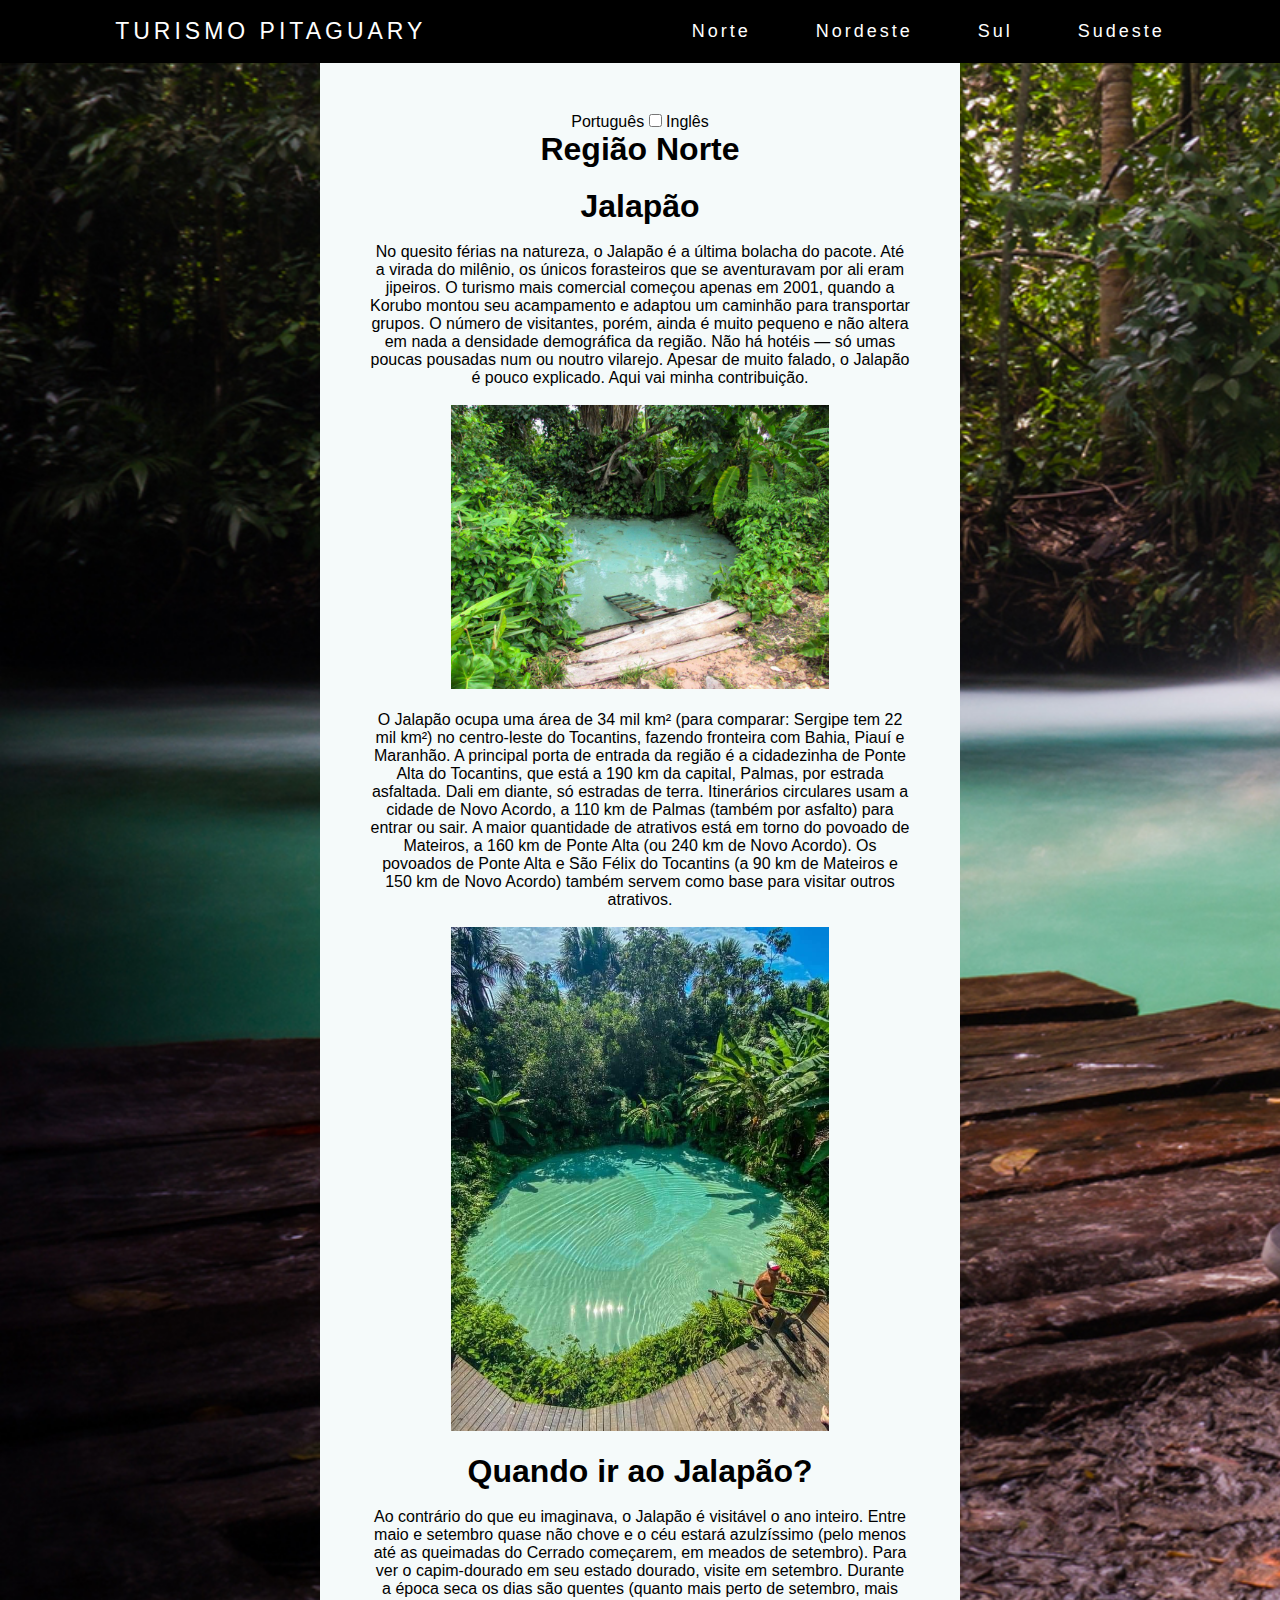
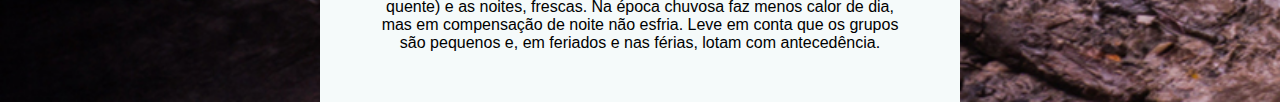
==== index.html @ a29d431b "Add files via upload" ====
<!DOCTYPE html>
<html lang="pt-BR">
<head>
    <meta charset="UTF-8">
    <meta http-equiv="X-UA-Compatible" content="IE=edge">
    <meta name="viewport" content="width=
    , initial-scale=1.0">
    <title>Turismo</title>
    <link rel="stylesheet" href="css/style.css">
</head>
<body>
    <header class="menu">
        <nav>
            <a href="#" class="logo">Turismo Pitaguary</a>
            <div class="menu-mobile">
                <div class="linha1"></div>
                <div class="linha2"></div>
                <div class="linha3"></div>
            </div>
            <ul class="lista">
                <li>
                    <a href="index.html">Norte</a>
                </li>
                <li>
                    <a href="#alo">Nordeste</a>
                </li>
                <li>
                    <a href="#alo">Sul</a>
                </li>
                <li>
                    <a href="#alo">Sudeste</a>
                </li>
            </ul>
          </nav>
    </header>
    <script src="js/myScript.js"></script>

    <div class="container">
        <span class="Br">Português</span>
        <input type="checkbox" class="check">
        <span class="En">Inglês</span>
        <br>
        <h1>Região Norte</h1>
        <div class="content contentPortugues">
            <h1>Jalapão</h1>
            <br>
            <p>
                No quesito férias na natureza, o Jalapão é a última bolacha do pacote. Até a virada do milênio, os únicos forasteiros que se aventuravam por ali eram jipeiros. O turismo mais comercial começou apenas em 2001, quando a Korubo montou seu acampamento e adaptou um caminhão para transportar grupos.
                O número de visitantes, porém, ainda é muito pequeno e não altera em nada a densidade demográfica da região. Não há hotéis — só umas poucas pousadas num ou noutro vilarejo. Apesar de muito falado, o Jalapão é pouco explicado. Aqui vai minha contribuição.
            </p>
            <br>
            <img src="/imagens/Jalapão localizado no estado de Tocantins_.jpeg" alt="" class="Imagens">
            <br>
            <br>
            <p>
                O Jalapão ocupa uma área de 34 mil km² (para comparar: Sergipe tem 22 mil km²) no centro-leste do Tocantins, fazendo fronteira com Bahia, Piauí e Maranhão. A principal porta de entrada da região é a cidadezinha de Ponte Alta do Tocantins, que está a 190 km da capital, Palmas, por estrada asfaltada. Dali em diante, só estradas de terra. Itinerários circulares usam a cidade de Novo Acordo, a 110 km de Palmas (também por asfalto) para entrar ou sair. A maior quantidade de atrativos está em torno do povoado de Mateiros, a 160 km de Ponte Alta (ou 240 km de Novo Acordo). Os povoados de Ponte Alta e São Félix do Tocantins (a 90 km de Mateiros e 150 km de Novo Acordo) também servem como base para visitar outros atrativos.
            </p>
            <br>
            <img src="/imagens/Jalapão2.jpeg" alt="" class="Imagens">
            <br>
            <br>
            <h1>Quando ir ao Jalapão?</h1>
            <br>
            Ao contrário do que eu imaginava, o Jalapão é visitável o ano inteiro. Entre maio e setembro quase não chove e o céu estará azulzíssimo (pelo menos até as queimadas do Cerrado começarem, em meados de setembro). Para ver o capim-dourado em seu estado dourado, visite em setembro. Durante a época seca os dias são quentes (quanto mais perto de setembro, mais quente) e as noites, frescas.

Na época chuvosa faz menos calor de dia, mas em compensação de noite não esfria.

Leve em conta que os grupos são pequenos e, em feriados e nas férias, lotam com antecedência.


        </div>
        <div class="content contentIngles">
            <h1>Jalapão</h1>
            <br>
            <p>
                When it comes to vacations in nature, Jalapão is the last piece of cake. Until the turn of the millennium, the only outsiders who ventured there were jeep drivers. More commercial tourism only started in 2001, when Korubo set up its camp and adapted a truck to transport groups.
                The number of visitors, however, is still very small and does not change the demographic density of the region in any way. There are no hotels—just a few inns in one village or another. Despite being talked about a lot, Jalapão is little explained. Here's my contribution.
            </p>
            <br>
            <img src="/imagens/Jalapão localizado no estado de Tocantins_.jpeg" alt="" class="Imagens">
            <br>
            <br>
            <p>
                Jalapão occupies an area of ​​34,000 km² (to compare: Sergipe has 22,000 km²) in the center-east of Tocantins, bordering Bahia, Piauí and Maranhão. The main gateway to the region is the small town of Ponte Alta do Tocantins, which is 190 km from the capital, Palmas, by paved road. From then on, only dirt roads. Circular routes use the city of Novo accord, 110 km from Palmas (also by asphalt) to enter or leave. The greatest amount of attractions is around the village of Mateiros, 160 km from Ponte Alta (or 240 km from Novo accord). The towns of Ponte Alta and São Félix do Tocantins (90 km from Mateiros and 150 km from Novo accord) also serve as a base for visiting other attractions.
            </p>
            <br>
            <img src="/imagens/Jalapão2.jpeg" alt="" class="Imagens">
            <br>
            <br>
            <h1>When to go to Jalapão?</h1>
            <p>
                Contrary to what I imagined, Jalapão can be visited all year round. Between May and September it hardly rains and the sky will be blue (at least until the Cerrado fires start in mid-September). To see golden grass in its golden state, visit in September. During the dry season the days are hot (the closer to September, the hotter) and the nights are cool.

In the rainy season it is less hot during the day, but it does not get cold at night.

Keep in mind that the groups are small and, on holidays and vacations, they fill up in advance
            </p>
        </div>
    </div>
</body>
</html>
---- css/style.css ----
*{
    padding: 0;
    margin: 0;
    text-align: center;
    box-sizing: border-box;
    outline: none;
    font-family: 'Gill Sans', 'Gill Sans MT', Calibri, 'Trebuchet MS', sans-serif;
}

.logo{
    font-size: 23px;
    text-transform: uppercase;
    letter-spacing: 4px;

}


a{
    text-decoration: none ;
    transition: 0.3s;
    color: #ffff;
    padding: 15px;
    font-size: large;
}

a:hover{
    opacity: 0.8;
    background-color: rgb(255, 255, 255);
    color: blueviolet;
}

nav{
    display: flex;
    justify-content: space-around;
    align-items: center;
    background-color: black;
    height: 7vh;
}

.lista{
    list-style: none;
    display: flex;
}

.lista li{
    letter-spacing: 3px;
    margin-left: 35px;
}

.menu-mobile div{
    width: 32px;
    height: 2px;
    background-color: blueviolet;
    margin: 8px;
    transition: 0.3s;
}
.menu-mobile{
    display: none;
    cursor: pointer;
}

header{
    width: 100%;
}

@media (max-width:999px){
    
    body{
        overflow-x: hidden;
    }
    
    .lista{
        position: absolute;
        top: 7vh;
        right: 0;
        width: 30vw;
        height: 92vh;
        background-color: rgb(48, 46, 46);
        flex-direction: column;
        align-items: center;
        justify-content: space-around;
        transform: translateX(100%);
        transition: transform 0.3s ease-in;
    }
    .lista li{
        margin-left: 0;
        opacity: 0;
    }
    .menu-mobile{
        display: block;
    }
    .lista a{
        color: blueviolet;
        padding: 60px;
    }
}

.lista.active{
    transform: translateX(0);
}

@keyframes navLinkFade{
    from{
        opacity: 0;
        transform: translateX(50px);
    }
    to{
        opacity: 1;
        transform: translateX(0);
    }
}

.menu-mobile.active .linha1 {
    transform: rotate(-45deg) translate(-8px, 8px);
}
.menu-mobile.active .linha2 {
    opacity: 0;
}
.menu-mobile.active .linha3 {
    transform: rotate(45deg) translate(-5px, -7px);
}

body{
    background-image: url(/imagens/Cachoeira_do_Formiga_no_Jalapão.jpg);
    background-size: cover;
    background-repeat: no-repeat;
    display: flex;
    align-items: center;
    justify-content: center;
    flex-direction: column;
}

.container{
    background-color: rgb(245, 250, 250);
    width: 50%;
    height: 100%;
    padding: 50px;
}

.container .content{
    display: none;
    margin-top: 20px;
}

.container .content.contentPortugues{
    display: block;
}
.check:checked ~  .content.contentPortugues{
    display:none;
}

.check:checked ~ .content.contentIngles{
    display: block;
}  
.br{
    color: #333;
}

.in{
    color: #00a1ff;
}

/* imagens */

.Imagens{
    width: 70%;
}
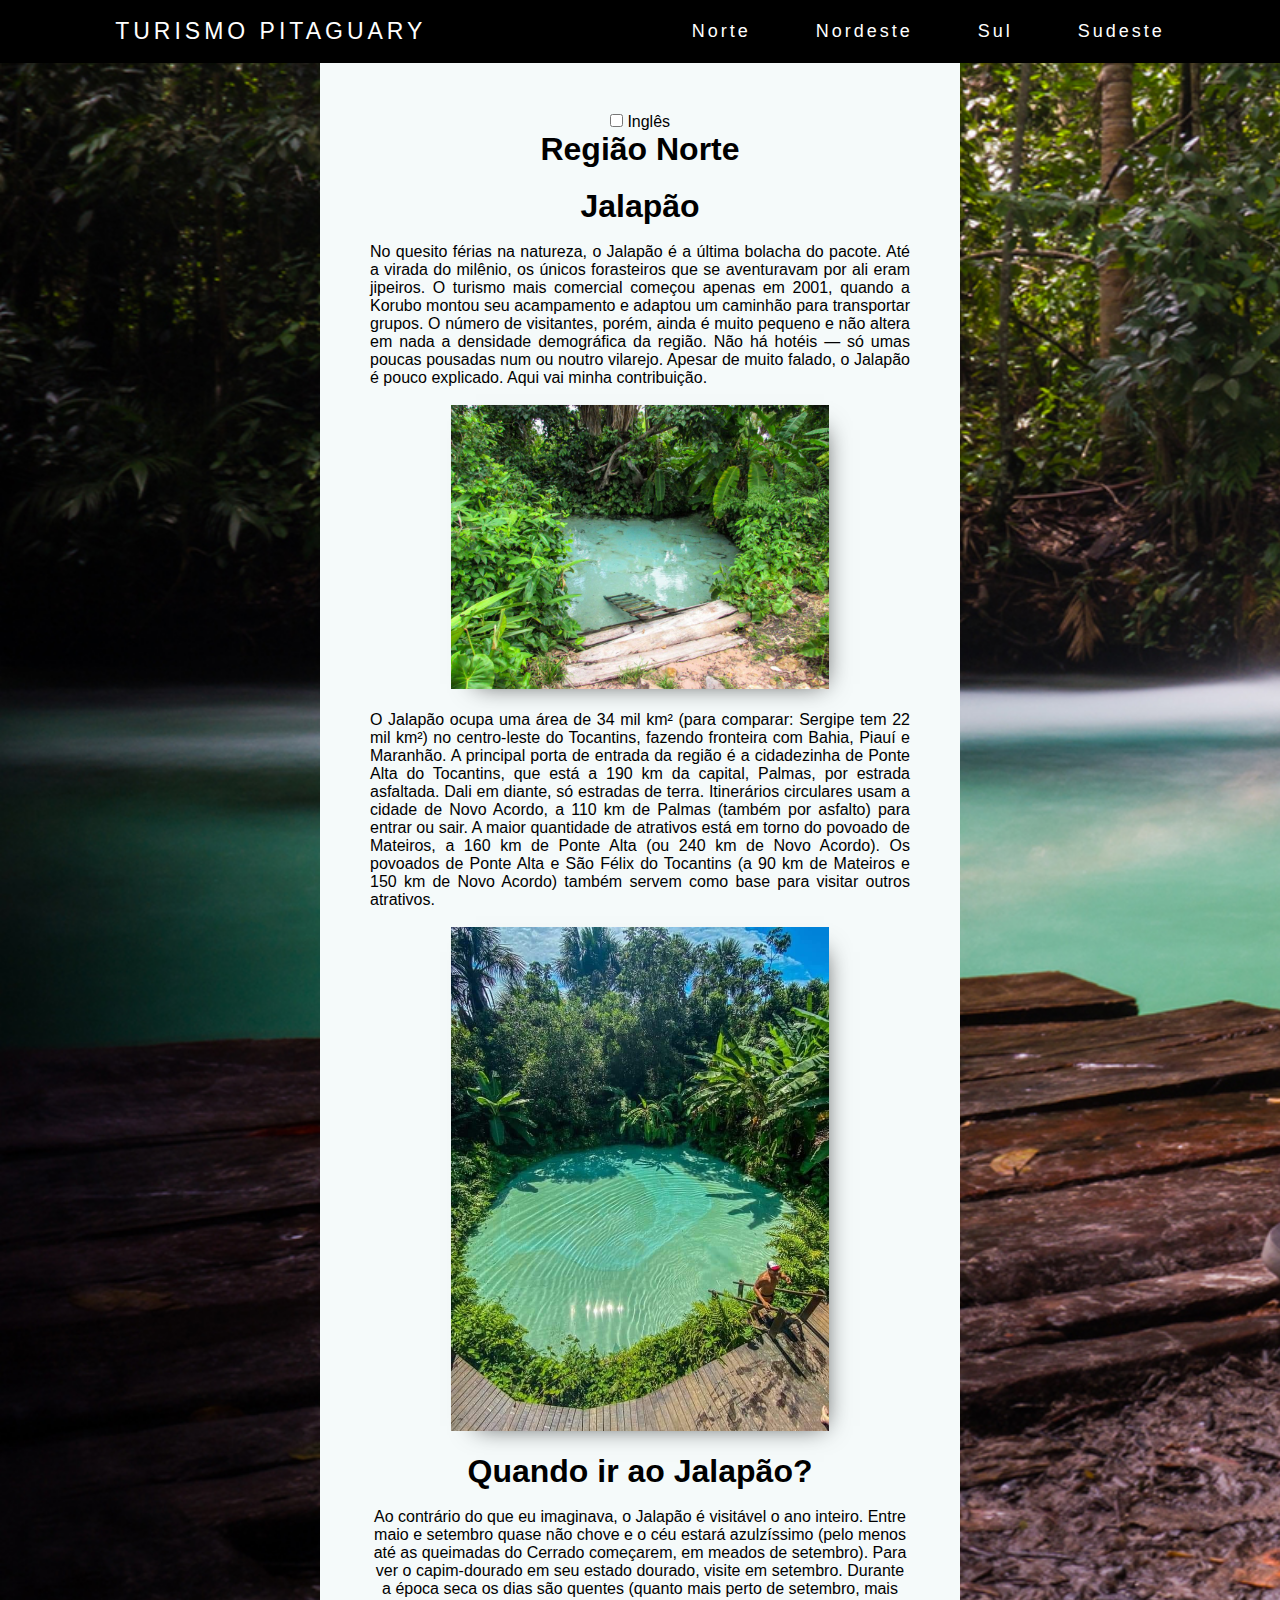
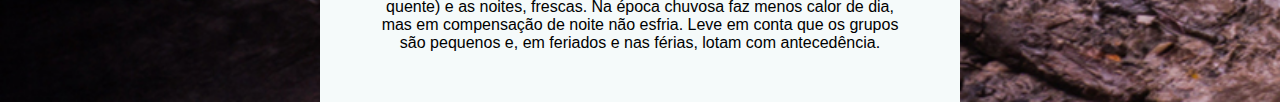
==== commit 24f31f24: "fixed" ====
--- a/index.html
+++ b/index.html
@@ -1,101 +1,100 @@
-<!DOCTYPE html>
-<html lang="pt-BR">
-<head>
-    <meta charset="UTF-8">
-    <meta http-equiv="X-UA-Compatible" content="IE=edge">
-    <meta name="viewport" content="width=
-    , initial-scale=1.0">
-    <title>Turismo</title>
-    <link rel="stylesheet" href="css/style.css">
-</head>
-<body>
-    <header class="menu">
-        <nav>
-            <a href="#" class="logo">Turismo Pitaguary</a>
-            <div class="menu-mobile">
-                <div class="linha1"></div>
-                <div class="linha2"></div>
-                <div class="linha3"></div>
-            </div>
-            <ul class="lista">
-                <li>
-                    <a href="index.html">Norte</a>
-                </li>
-                <li>
-                    <a href="#alo">Nordeste</a>
-                </li>
-                <li>
-                    <a href="#alo">Sul</a>
-                </li>
-                <li>
-                    <a href="#alo">Sudeste</a>
-                </li>
-            </ul>
-          </nav>
-    </header>
-    <script src="js/myScript.js"></script>
-
-    <div class="container">
-        <span class="Br">Português</span>
-        <input type="checkbox" class="check">
-        <span class="En">Inglês</span>
-        <br>
-        <h1>Região Norte</h1>
-        <div class="content contentPortugues">
-            <h1>Jalapão</h1>
-            <br>
-            <p>
-                No quesito férias na natureza, o Jalapão é a última bolacha do pacote. Até a virada do milênio, os únicos forasteiros que se aventuravam por ali eram jipeiros. O turismo mais comercial começou apenas em 2001, quando a Korubo montou seu acampamento e adaptou um caminhão para transportar grupos.
-                O número de visitantes, porém, ainda é muito pequeno e não altera em nada a densidade demográfica da região. Não há hotéis — só umas poucas pousadas num ou noutro vilarejo. Apesar de muito falado, o Jalapão é pouco explicado. Aqui vai minha contribuição.
-            </p>
-            <br>
-            <img src="/imagens/Jalapão localizado no estado de Tocantins_.jpeg" alt="" class="Imagens">
-            <br>
-            <br>
-            <p>
-                O Jalapão ocupa uma área de 34 mil km² (para comparar: Sergipe tem 22 mil km²) no centro-leste do Tocantins, fazendo fronteira com Bahia, Piauí e Maranhão. A principal porta de entrada da região é a cidadezinha de Ponte Alta do Tocantins, que está a 190 km da capital, Palmas, por estrada asfaltada. Dali em diante, só estradas de terra. Itinerários circulares usam a cidade de Novo Acordo, a 110 km de Palmas (também por asfalto) para entrar ou sair. A maior quantidade de atrativos está em torno do povoado de Mateiros, a 160 km de Ponte Alta (ou 240 km de Novo Acordo). Os povoados de Ponte Alta e São Félix do Tocantins (a 90 km de Mateiros e 150 km de Novo Acordo) também servem como base para visitar outros atrativos.
-            </p>
-            <br>
-            <img src="/imagens/Jalapão2.jpeg" alt="" class="Imagens">
-            <br>
-            <br>
-            <h1>Quando ir ao Jalapão?</h1>
-            <br>
-            Ao contrário do que eu imaginava, o Jalapão é visitável o ano inteiro. Entre maio e setembro quase não chove e o céu estará azulzíssimo (pelo menos até as queimadas do Cerrado começarem, em meados de setembro). Para ver o capim-dourado em seu estado dourado, visite em setembro. Durante a época seca os dias são quentes (quanto mais perto de setembro, mais quente) e as noites, frescas.
-
-Na época chuvosa faz menos calor de dia, mas em compensação de noite não esfria.
-
-Leve em conta que os grupos são pequenos e, em feriados e nas férias, lotam com antecedência.
-
-
-        </div>
-        <div class="content contentIngles">
-            <h1>Jalapão</h1>
-            <br>
-            <p>
-                When it comes to vacations in nature, Jalapão is the last piece of cake. Until the turn of the millennium, the only outsiders who ventured there were jeep drivers. More commercial tourism only started in 2001, when Korubo set up its camp and adapted a truck to transport groups.
-                The number of visitors, however, is still very small and does not change the demographic density of the region in any way. There are no hotels—just a few inns in one village or another. Despite being talked about a lot, Jalapão is little explained. Here's my contribution.
-            </p>
-            <br>
-            <img src="/imagens/Jalapão localizado no estado de Tocantins_.jpeg" alt="" class="Imagens">
-            <br>
-            <br>
-            <p>
-                Jalapão occupies an area of ​​34,000 km² (to compare: Sergipe has 22,000 km²) in the center-east of Tocantins, bordering Bahia, Piauí and Maranhão. The main gateway to the region is the small town of Ponte Alta do Tocantins, which is 190 km from the capital, Palmas, by paved road. From then on, only dirt roads. Circular routes use the city of Novo accord, 110 km from Palmas (also by asphalt) to enter or leave. The greatest amount of attractions is around the village of Mateiros, 160 km from Ponte Alta (or 240 km from Novo accord). The towns of Ponte Alta and São Félix do Tocantins (90 km from Mateiros and 150 km from Novo accord) also serve as a base for visiting other attractions.
-            </p>
-            <br>
-            <img src="/imagens/Jalapão2.jpeg" alt="" class="Imagens">
-            <br>
-            <br>
-            <h1>When to go to Jalapão?</h1>
-            <p>
-                Contrary to what I imagined, Jalapão can be visited all year round. Between May and September it hardly rains and the sky will be blue (at least until the Cerrado fires start in mid-September). To see golden grass in its golden state, visit in September. During the dry season the days are hot (the closer to September, the hotter) and the nights are cool.
-
-In the rainy season it is less hot during the day, but it does not get cold at night.
-
-Keep in mind that the groups are small and, on holidays and vacations, they fill up in advance
-            </p>
-        </div>
-    </div>
-</body>
+<!DOCTYPE html>
+<html lang="pt-BR">
+<head>
+    <meta charset="UTF-8">
+    <meta http-equiv="X-UA-Compatible" content="IE=edge">
+    <meta name="viewport" content="width=
+    , initial-scale=1.0">
+    <title>Turismo</title>
+    <link rel="stylesheet" href="css/style.css">
+</head>
+<body>
+    <header class="menu">
+        <nav>
+            <a href="#" class="logo">Turismo Pitaguary</a>
+            <div class="menu-mobile">
+                <div class="linha1"></div>
+                <div class="linha2"></div>
+                <div class="linha3"></div>
+            </div>
+            <ul class="lista">
+                <li>
+                    <a href="index.html">Norte</a>
+                </li>
+                <li>
+                    <a href="pags/nordeste.html">Nordeste</a>
+                </li>
+                <li>
+                    <a href="pags/sul.html">Sul</a>
+                </li>
+                <li>
+                    <a href="pags/sudeste.html">Sudeste</a>
+                </li>
+            </ul>
+          </nav>
+    </header>
+    <script src="js/myScript.js"></script>
+
+    <div class="container">
+        <input type="checkbox" class="check">
+        <span class="En">Inglês</span>
+        <br>
+        <h1>Região Norte</h1>
+        <div class="content contentPortugues">
+            <h1>Jalapão</h1>
+            <br>
+            <p>
+                No quesito férias na natureza, o Jalapão é a última bolacha do pacote. Até a virada do milênio, os únicos forasteiros que se aventuravam por ali eram jipeiros. O turismo mais comercial começou apenas em 2001, quando a Korubo montou seu acampamento e adaptou um caminhão para transportar grupos.
+                O número de visitantes, porém, ainda é muito pequeno e não altera em nada a densidade demográfica da região. Não há hotéis — só umas poucas pousadas num ou noutro vilarejo. Apesar de muito falado, o Jalapão é pouco explicado. Aqui vai minha contribuição.
+            </p>
+            <br>
+            <img src="/imagens/Jalapão localizado no estado de Tocantins_.jpeg" alt="" class="Imagens">
+            <br>
+            <br>
+            <p>
+                O Jalapão ocupa uma área de 34 mil km² (para comparar: Sergipe tem 22 mil km²) no centro-leste do Tocantins, fazendo fronteira com Bahia, Piauí e Maranhão. A principal porta de entrada da região é a cidadezinha de Ponte Alta do Tocantins, que está a 190 km da capital, Palmas, por estrada asfaltada. Dali em diante, só estradas de terra. Itinerários circulares usam a cidade de Novo Acordo, a 110 km de Palmas (também por asfalto) para entrar ou sair. A maior quantidade de atrativos está em torno do povoado de Mateiros, a 160 km de Ponte Alta (ou 240 km de Novo Acordo). Os povoados de Ponte Alta e São Félix do Tocantins (a 90 km de Mateiros e 150 km de Novo Acordo) também servem como base para visitar outros atrativos.
+            </p>
+            <br>
+            <img src="/imagens/Jalapão2.jpeg" alt="" class="Imagens">
+            <br>
+            <br>
+            <h1>Quando ir ao Jalapão?</h1>
+            <br>
+            Ao contrário do que eu imaginava, o Jalapão é visitável o ano inteiro. Entre maio e setembro quase não chove e o céu estará azulzíssimo (pelo menos até as queimadas do Cerrado começarem, em meados de setembro). Para ver o capim-dourado em seu estado dourado, visite em setembro. Durante a época seca os dias são quentes (quanto mais perto de setembro, mais quente) e as noites, frescas.
+
+Na época chuvosa faz menos calor de dia, mas em compensação de noite não esfria.
+
+Leve em conta que os grupos são pequenos e, em feriados e nas férias, lotam com antecedência.
+
+
+        </div>
+        <div class="content contentIngles">
+            <h1>Jalapão</h1>
+            <br>
+            <p>
+                When it comes to vacations in nature, Jalapão is the last piece of cake. Until the turn of the millennium, the only outsiders who ventured there were jeep drivers. More commercial tourism only started in 2001, when Korubo set up its camp and adapted a truck to transport groups.
+                The number of visitors, however, is still very small and does not change the demographic density of the region in any way. There are no hotels—just a few inns in one village or another. Despite being talked about a lot, Jalapão is little explained. Here's my contribution.
+            </p>
+            <br>
+            <img src="/imagens/Jalapão localizado no estado de Tocantins_.jpeg" alt="" class="Imagens">
+            <br>
+            <br>
+            <p>
+                Jalapão occupies an area of ​​34,000 km² (to compare: Sergipe has 22,000 km²) in the center-east of Tocantins, bordering Bahia, Piauí and Maranhão. The main gateway to the region is the small town of Ponte Alta do Tocantins, which is 190 km from the capital, Palmas, by paved road. From then on, only dirt roads. Circular routes use the city of Novo accord, 110 km from Palmas (also by asphalt) to enter or leave. The greatest amount of attractions is around the village of Mateiros, 160 km from Ponte Alta (or 240 km from Novo accord). The towns of Ponte Alta and São Félix do Tocantins (90 km from Mateiros and 150 km from Novo accord) also serve as a base for visiting other attractions.
+            </p>
+            <br>
+            <img src="/imagens/Jalapão2.jpeg" alt="" class="Imagens">
+            <br>
+            <br>
+            <h1>When to go to Jalapão?</h1>
+            <p>
+                Contrary to what I imagined, Jalapão can be visited all year round. Between May and September it hardly rains and the sky will be blue (at least until the Cerrado fires start in mid-September). To see golden grass in its golden state, visit in September. During the dry season the days are hot (the closer to September, the hotter) and the nights are cool.
+
+In the rainy season it is less hot during the day, but it does not get cold at night.
+
+Keep in mind that the groups are small and, on holidays and vacations, they fill up in advance
+            </p>
+        </div>
+    </div>
+</body>
 </html>--- a/css/style.css
+++ b/css/style.css
@@ -1,167 +1,173 @@
-*{
-    padding: 0;
-    margin: 0;
-    text-align: center;
-    box-sizing: border-box;
-    outline: none;
-    font-family: 'Gill Sans', 'Gill Sans MT', Calibri, 'Trebuchet MS', sans-serif;
-}
-
-.logo{
-    font-size: 23px;
-    text-transform: uppercase;
-    letter-spacing: 4px;
-
-}
-
-
-a{
-    text-decoration: none ;
-    transition: 0.3s;
-    color: #ffff;
-    padding: 15px;
-    font-size: large;
-}
-
-a:hover{
-    opacity: 0.8;
-    background-color: rgb(255, 255, 255);
-    color: blueviolet;
-}
-
-nav{
-    display: flex;
-    justify-content: space-around;
-    align-items: center;
-    background-color: black;
-    height: 7vh;
-}
-
-.lista{
-    list-style: none;
-    display: flex;
-}
-
-.lista li{
-    letter-spacing: 3px;
-    margin-left: 35px;
-}
-
-.menu-mobile div{
-    width: 32px;
-    height: 2px;
-    background-color: blueviolet;
-    margin: 8px;
-    transition: 0.3s;
-}
-.menu-mobile{
-    display: none;
-    cursor: pointer;
-}
-
-header{
-    width: 100%;
-}
-
-@media (max-width:999px){
-    
-    body{
-        overflow-x: hidden;
-    }
-    
-    .lista{
-        position: absolute;
-        top: 7vh;
-        right: 0;
-        width: 30vw;
-        height: 92vh;
-        background-color: rgb(48, 46, 46);
-        flex-direction: column;
-        align-items: center;
-        justify-content: space-around;
-        transform: translateX(100%);
-        transition: transform 0.3s ease-in;
-    }
-    .lista li{
-        margin-left: 0;
-        opacity: 0;
-    }
-    .menu-mobile{
-        display: block;
-    }
-    .lista a{
-        color: blueviolet;
-        padding: 60px;
-    }
-}
-
-.lista.active{
-    transform: translateX(0);
-}
-
-@keyframes navLinkFade{
-    from{
-        opacity: 0;
-        transform: translateX(50px);
-    }
-    to{
-        opacity: 1;
-        transform: translateX(0);
-    }
-}
-
-.menu-mobile.active .linha1 {
-    transform: rotate(-45deg) translate(-8px, 8px);
-}
-.menu-mobile.active .linha2 {
-    opacity: 0;
-}
-.menu-mobile.active .linha3 {
-    transform: rotate(45deg) translate(-5px, -7px);
-}
-
-body{
-    background-image: url(/imagens/Cachoeira_do_Formiga_no_Jalapão.jpg);
-    background-size: cover;
-    background-repeat: no-repeat;
-    display: flex;
-    align-items: center;
-    justify-content: center;
-    flex-direction: column;
-}
-
-.container{
-    background-color: rgb(245, 250, 250);
-    width: 50%;
-    height: 100%;
-    padding: 50px;
-}
-
-.container .content{
-    display: none;
-    margin-top: 20px;
-}
-
-.container .content.contentPortugues{
-    display: block;
-}
-.check:checked ~  .content.contentPortugues{
-    display:none;
-}
-
-.check:checked ~ .content.contentIngles{
-    display: block;
-}  
-.br{
-    color: #333;
-}
-
-.in{
-    color: #00a1ff;
-}
-
-/* imagens */
-
-.Imagens{
-    width: 70%;
+*{
+    padding: 0;
+    margin: 0;
+    text-align: center;
+    box-sizing: border-box;
+    outline: none;
+    font-family: 'Gill Sans', 'Gill Sans MT', Calibri, 'Trebuchet MS', sans-serif;
+}
+
+.logo{
+    font-size: 23px;
+    text-transform: uppercase;
+    letter-spacing: 4px;
+        
+}
+
+
+a{
+    text-decoration: none ;
+    transition: 0.3s;
+    color: #ffff;
+    padding: 15px;
+    font-size: large;
+}
+
+a:hover{
+    opacity: 0.8;
+    background-color: rgb(255, 255, 255);
+    color: blueviolet;
+}
+
+
+nav{
+    display: flex;
+    justify-content: space-around;
+    align-items: center;
+    background-color: black;
+    height: 7vh;
+}
+
+.lista{
+    list-style: none;
+    display: flex;
+}
+
+.lista li{
+    letter-spacing: 3px;
+    margin-left: 35px;
+}
+
+.menu-mobile div{
+    width: 32px;
+    height: 2px;
+    background-color: blueviolet;
+    margin: 8px;
+    transition: 0.3s;
+}
+.menu-mobile{
+    display: none;
+    cursor: pointer;
+}
+
+header{
+    width: 100%;
+}
+
+@media (max-width:999px){
+    
+    body{
+        overflow-x: hidden;
+    }
+    
+    .lista{
+        position: absolute;
+        top: 7vh;
+        right: 0;
+        width: 30vw;
+        height: 92vh;
+        background-color: rgb(48, 46, 46);
+        flex-direction: column;
+        align-items: center;
+        justify-content: space-around;
+        transform: translateX(100%);
+        transition: transform 0.3s ease-in;
+    }
+    .lista li{
+        margin-left: 0;
+        opacity: 0;
+    }
+    .menu-mobile{
+        display: block;
+    }
+    .lista a{
+        color: blueviolet;
+        padding: 60px;
+    }
+}
+
+.lista.active{
+    transform: translateX(0);
+}
+
+@keyframes navLinkFade{
+    from{
+        opacity: 0;
+        transform: translateX(50px);
+    }
+    to{
+        opacity: 1;
+        transform: translateX(0);
+    }
+}
+
+.menu-mobile.active .linha1 {
+    transform: rotate(-45deg) translate(-8px, 8px);
+}
+.menu-mobile.active .linha2 {
+    opacity: 0;
+}
+.menu-mobile.active .linha3 {
+    transform: rotate(45deg) translate(-5px, -7px);
+}
+
+body{
+    background-image: url(/imagens/Cachoeira_do_Formiga_no_Jalapão.jpg);
+    background-size: cover;
+    background-repeat: no-repeat;
+    display: flex;
+    align-items: center;
+    justify-content: center;
+    flex-direction: column;
+}
+
+.container{
+    background-color: rgb(245, 250, 250);
+    width: 50%;
+    height: 100%;
+    padding: 50px;
+}
+
+.container .content{
+    display: none;
+    margin-top: 20px;
+}
+
+.container .content.contentPortugues{
+    display: block;
+}
+.check:checked ~  .content.contentPortugues{
+    display:none;
+}
+
+.check:checked ~ .content.contentIngles{
+    display: block;
+}  
+.br{
+    color: #333;
+}
+
+.in{
+    color: #00a1ff;
+}
+
+/* imagens */
+
+.Imagens{
+    width: 70%;
+    box-shadow: 10px 10px 24px -15px rgba(0,0,0,0.75);
+}
+
+p{
+    text-align: justify;
 }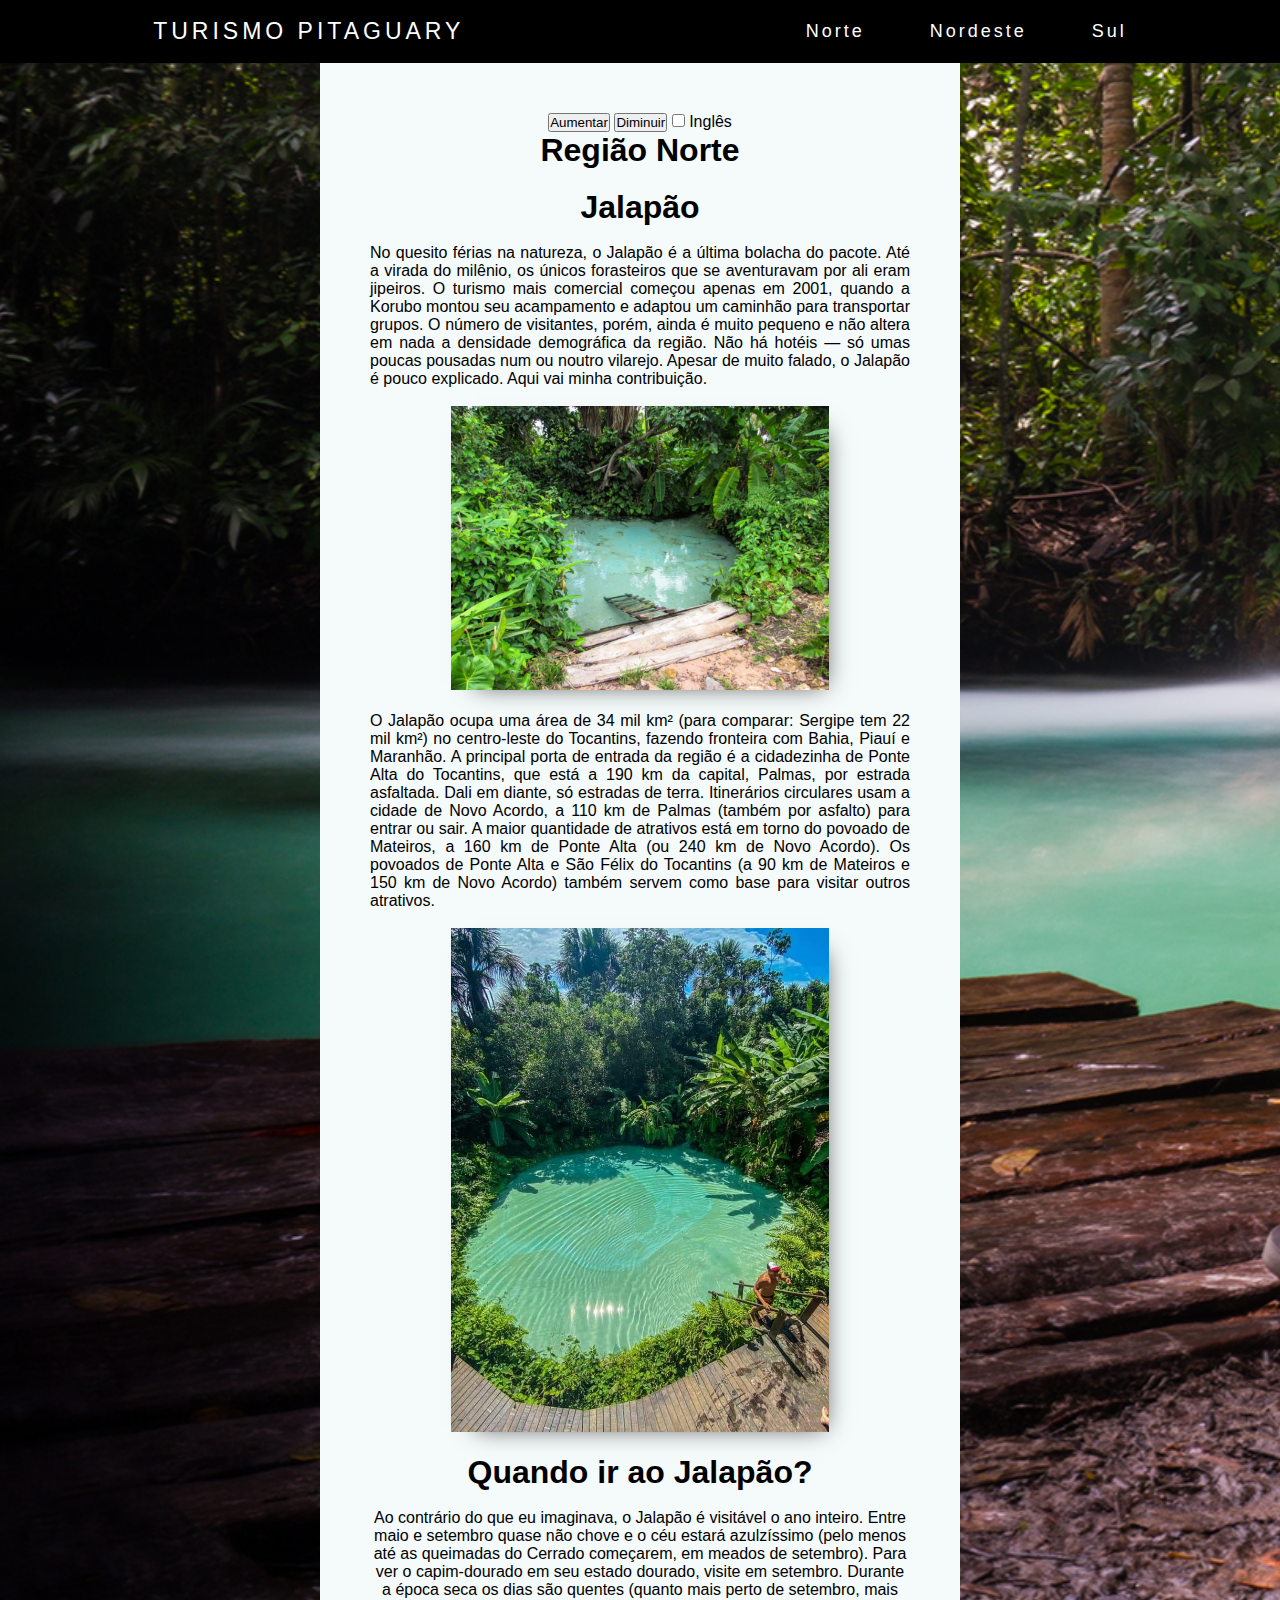
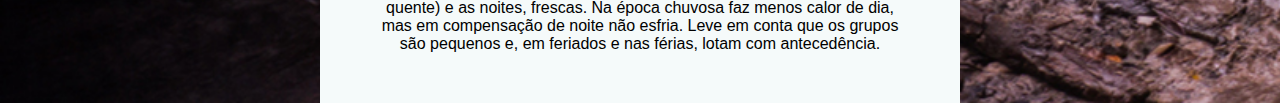
==== commit 58b2a684: "fixed" ====
--- a/index.html
+++ b/index.html
@@ -1,100 +1,100 @@
-<!DOCTYPE html>
-<html lang="pt-BR">
-<head>
-    <meta charset="UTF-8">
-    <meta http-equiv="X-UA-Compatible" content="IE=edge">
-    <meta name="viewport" content="width=
-    , initial-scale=1.0">
-    <title>Turismo</title>
-    <link rel="stylesheet" href="css/style.css">
-</head>
-<body>
-    <header class="menu">
-        <nav>
-            <a href="#" class="logo">Turismo Pitaguary</a>
-            <div class="menu-mobile">
-                <div class="linha1"></div>
-                <div class="linha2"></div>
-                <div class="linha3"></div>
-            </div>
-            <ul class="lista">
-                <li>
-                    <a href="index.html">Norte</a>
-                </li>
-                <li>
-                    <a href="pags/nordeste.html">Nordeste</a>
-                </li>
-                <li>
-                    <a href="pags/sul.html">Sul</a>
-                </li>
-                <li>
-                    <a href="pags/sudeste.html">Sudeste</a>
-                </li>
-            </ul>
-          </nav>
-    </header>
-    <script src="js/myScript.js"></script>
-
-    <div class="container">
-        <input type="checkbox" class="check">
-        <span class="En">Inglês</span>
-        <br>
-        <h1>Região Norte</h1>
-        <div class="content contentPortugues">
-            <h1>Jalapão</h1>
-            <br>
-            <p>
-                No quesito férias na natureza, o Jalapão é a última bolacha do pacote. Até a virada do milênio, os únicos forasteiros que se aventuravam por ali eram jipeiros. O turismo mais comercial começou apenas em 2001, quando a Korubo montou seu acampamento e adaptou um caminhão para transportar grupos.
-                O número de visitantes, porém, ainda é muito pequeno e não altera em nada a densidade demográfica da região. Não há hotéis — só umas poucas pousadas num ou noutro vilarejo. Apesar de muito falado, o Jalapão é pouco explicado. Aqui vai minha contribuição.
-            </p>
-            <br>
-            <img src="/imagens/Jalapão localizado no estado de Tocantins_.jpeg" alt="" class="Imagens">
-            <br>
-            <br>
-            <p>
-                O Jalapão ocupa uma área de 34 mil km² (para comparar: Sergipe tem 22 mil km²) no centro-leste do Tocantins, fazendo fronteira com Bahia, Piauí e Maranhão. A principal porta de entrada da região é a cidadezinha de Ponte Alta do Tocantins, que está a 190 km da capital, Palmas, por estrada asfaltada. Dali em diante, só estradas de terra. Itinerários circulares usam a cidade de Novo Acordo, a 110 km de Palmas (também por asfalto) para entrar ou sair. A maior quantidade de atrativos está em torno do povoado de Mateiros, a 160 km de Ponte Alta (ou 240 km de Novo Acordo). Os povoados de Ponte Alta e São Félix do Tocantins (a 90 km de Mateiros e 150 km de Novo Acordo) também servem como base para visitar outros atrativos.
-            </p>
-            <br>
-            <img src="/imagens/Jalapão2.jpeg" alt="" class="Imagens">
-            <br>
-            <br>
-            <h1>Quando ir ao Jalapão?</h1>
-            <br>
-            Ao contrário do que eu imaginava, o Jalapão é visitável o ano inteiro. Entre maio e setembro quase não chove e o céu estará azulzíssimo (pelo menos até as queimadas do Cerrado começarem, em meados de setembro). Para ver o capim-dourado em seu estado dourado, visite em setembro. Durante a época seca os dias são quentes (quanto mais perto de setembro, mais quente) e as noites, frescas.
-
-Na época chuvosa faz menos calor de dia, mas em compensação de noite não esfria.
-
-Leve em conta que os grupos são pequenos e, em feriados e nas férias, lotam com antecedência.
-
-
-        </div>
-        <div class="content contentIngles">
-            <h1>Jalapão</h1>
-            <br>
-            <p>
-                When it comes to vacations in nature, Jalapão is the last piece of cake. Until the turn of the millennium, the only outsiders who ventured there were jeep drivers. More commercial tourism only started in 2001, when Korubo set up its camp and adapted a truck to transport groups.
-                The number of visitors, however, is still very small and does not change the demographic density of the region in any way. There are no hotels—just a few inns in one village or another. Despite being talked about a lot, Jalapão is little explained. Here's my contribution.
-            </p>
-            <br>
-            <img src="/imagens/Jalapão localizado no estado de Tocantins_.jpeg" alt="" class="Imagens">
-            <br>
-            <br>
-            <p>
-                Jalapão occupies an area of ​​34,000 km² (to compare: Sergipe has 22,000 km²) in the center-east of Tocantins, bordering Bahia, Piauí and Maranhão. The main gateway to the region is the small town of Ponte Alta do Tocantins, which is 190 km from the capital, Palmas, by paved road. From then on, only dirt roads. Circular routes use the city of Novo accord, 110 km from Palmas (also by asphalt) to enter or leave. The greatest amount of attractions is around the village of Mateiros, 160 km from Ponte Alta (or 240 km from Novo accord). The towns of Ponte Alta and São Félix do Tocantins (90 km from Mateiros and 150 km from Novo accord) also serve as a base for visiting other attractions.
-            </p>
-            <br>
-            <img src="/imagens/Jalapão2.jpeg" alt="" class="Imagens">
-            <br>
-            <br>
-            <h1>When to go to Jalapão?</h1>
-            <p>
-                Contrary to what I imagined, Jalapão can be visited all year round. Between May and September it hardly rains and the sky will be blue (at least until the Cerrado fires start in mid-September). To see golden grass in its golden state, visit in September. During the dry season the days are hot (the closer to September, the hotter) and the nights are cool.
-
-In the rainy season it is less hot during the day, but it does not get cold at night.
-
-Keep in mind that the groups are small and, on holidays and vacations, they fill up in advance
-            </p>
-        </div>
-    </div>
-</body>
+<!DOCTYPE html>
+<html lang="pt-BR">
+<head>
+    <meta charset="UTF-8">
+    <meta http-equiv="X-UA-Compatible" content="IE=edge">
+    <meta name="viewport" content="width=
+    , initial-scale=1.0">
+    <title>Turismo</title>
+    <link rel="stylesheet" href="css/style.css">
+</head>
+<body>
+    <header class="menu">
+        <nav>
+            <a href="#" class="logo">Turismo Pitaguary</a>
+            <div class="menu-mobile">
+                <div class="linha1"></div>
+                <div class="linha2"></div>
+                <div class="linha3"></div>
+            </div>
+            <ul class="lista">
+                <li>
+                    <a href="index.html">Norte</a>
+                </li>
+                <li>
+                    <a href="pags/nordeste.html">Nordeste</a>
+                </li>
+                <li>
+                    <a href="pags/sul.html">Sul</a>
+                </li>
+            </ul>
+          </nav>
+    </header>
+    <script src="js/myScript.js"></script>
+
+    <div class="container">
+        <button onclick="increaseText()">Aumentar</button>
+        <button onclick="decreaseText()">Diminuir</button>
+        <input type="checkbox" class="check">
+        <span class="En">Inglês</span>
+        <br>
+        <h1>Região Norte</h1>
+        <div class="content contentPortugues">
+            <h1>Jalapão</h1>
+            <br>
+            <p id="text">
+                No quesito férias na natureza, o Jalapão é a última bolacha do pacote. Até a virada do milênio, os únicos forasteiros que se aventuravam por ali eram jipeiros. O turismo mais comercial começou apenas em 2001, quando a Korubo montou seu acampamento e adaptou um caminhão para transportar grupos.
+                O número de visitantes, porém, ainda é muito pequeno e não altera em nada a densidade demográfica da região. Não há hotéis — só umas poucas pousadas num ou noutro vilarejo. Apesar de muito falado, o Jalapão é pouco explicado. Aqui vai minha contribuição.
+            </p>
+            <br>
+            <img src="imagens/Jalapão localizado no estado de Tocantins_.jpeg" alt="" class="Imagens">
+            <br>
+            <br>
+            <p id="texto">
+                O Jalapão ocupa uma área de 34 mil km² (para comparar: Sergipe tem 22 mil km²) no centro-leste do Tocantins, fazendo fronteira com Bahia, Piauí e Maranhão. A principal porta de entrada da região é a cidadezinha de Ponte Alta do Tocantins, que está a 190 km da capital, Palmas, por estrada asfaltada. Dali em diante, só estradas de terra. Itinerários circulares usam a cidade de Novo Acordo, a 110 km de Palmas (também por asfalto) para entrar ou sair. A maior quantidade de atrativos está em torno do povoado de Mateiros, a 160 km de Ponte Alta (ou 240 km de Novo Acordo). Os povoados de Ponte Alta e São Félix do Tocantins (a 90 km de Mateiros e 150 km de Novo Acordo) também servem como base para visitar outros atrativos.
+            </p>
+            <br>
+            <img src="imagens/Jalapão2.jpeg" alt="" class="Imagens">
+            <br>
+            <br>
+            <h1>Quando ir ao Jalapão?</h1>
+            <br>
+            Ao contrário do que eu imaginava, o Jalapão é visitável o ano inteiro. Entre maio e setembro quase não chove e o céu estará azulzíssimo (pelo menos até as queimadas do Cerrado começarem, em meados de setembro). Para ver o capim-dourado em seu estado dourado, visite em setembro. Durante a época seca os dias são quentes (quanto mais perto de setembro, mais quente) e as noites, frescas.
+
+Na época chuvosa faz menos calor de dia, mas em compensação de noite não esfria.
+
+Leve em conta que os grupos são pequenos e, em feriados e nas férias, lotam com antecedência.
+
+
+        </div>
+        <div class="content contentIngles">
+            <h1>Jalapão</h1>
+            <br>
+            <p id="texto">
+                When it comes to vacations in nature, Jalapão is the last piece of cake. Until the turn of the millennium, the only outsiders who ventured there were jeep drivers. More commercial tourism only started in 2001, when Korubo set up its camp and adapted a truck to transport groups.
+                The number of visitors, however, is still very small and does not change the demographic density of the region in any way. There are no hotels—just a few inns in one village or another. Despite being talked about a lot, Jalapão is little explained. Here's my contribution.
+            </p>
+            <br>
+            <img src="imagens/Jalapão localizado no estado de Tocantins_.jpeg" alt="" class="Imagens">
+            <br>
+            <br>
+            <p id="texto">
+                Jalapão occupies an area of ​​34,000 km² (to compare: Sergipe has 22,000 km²) in the center-east of Tocantins, bordering Bahia, Piauí and Maranhão. The main gateway to the region is the small town of Ponte Alta do Tocantins, which is 190 km from the capital, Palmas, by paved road. From then on, only dirt roads. Circular routes use the city of Novo accord, 110 km from Palmas (also by asphalt) to enter or leave. The greatest amount of attractions is around the village of Mateiros, 160 km from Ponte Alta (or 240 km from Novo accord). The towns of Ponte Alta and São Félix do Tocantins (90 km from Mateiros and 150 km from Novo accord) also serve as a base for visiting other attractions.
+            </p>
+            <br>
+            <img src="imagens/Jalapão2.jpeg" alt="" class="Imagens">
+            <br>
+            <br>
+            <h1>When to go to Jalapão?</h1>
+            <p id="texto">
+                Contrary to what I imagined, Jalapão can be visited all year round. Between May and September it hardly rains and the sky will be blue (at least until the Cerrado fires start in mid-September). To see golden grass in its golden state, visit in September. During the dry season the days are hot (the closer to September, the hotter) and the nights are cool.
+
+In the rainy season it is less hot during the day, but it does not get cold at night.
+
+Keep in mind that the groups are small and, on holidays and vacations, they fill up in advance
+            </p>
+        </div>
+        <script src="js/myScript.js"></script>
+    </div>
+</body>
 </html>--- a/css/style.css
+++ b/css/style.css
@@ -122,7 +122,7 @@
 }
 
 body{
-    background-image: url(/imagens/Cachoeira_do_Formiga_no_Jalapão.jpg);
+    background-image: url(../imagens/Cachoeira_do_Formiga_no_Jalapão.jpg);
     background-size: cover;
     background-repeat: no-repeat;
     display: flex;
@@ -170,4 +170,7 @@
 
 p{
     text-align: justify;
+}
+#texto{
+    font-size: 16px;
 }